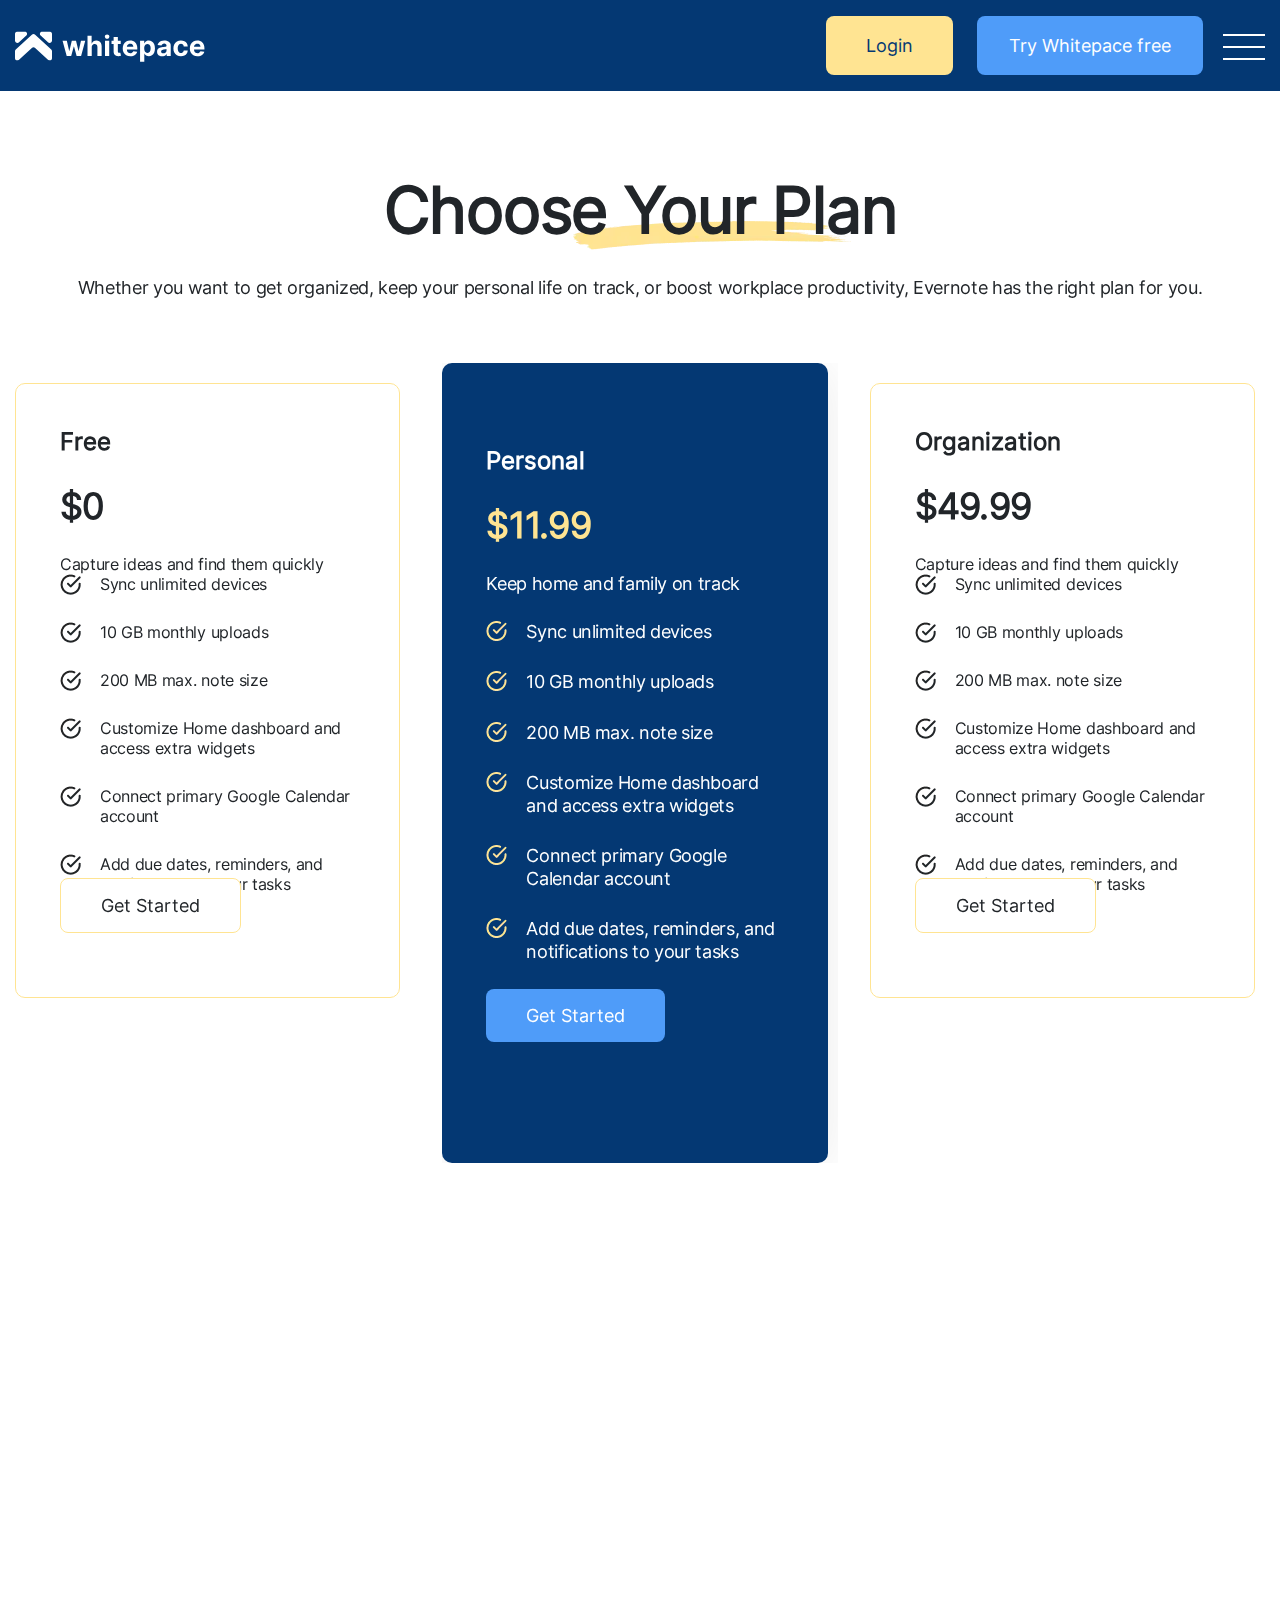
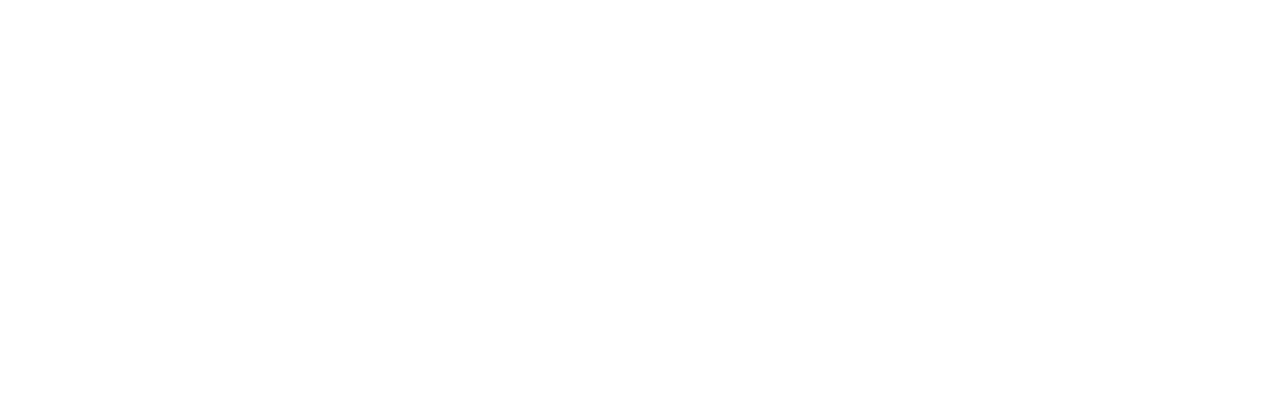
==== pricing.html @ dbfd092a "Add files via upload" ====
<!DOCTYPE html><html lang="en"><head><meta charset="UTF-8"><meta name="viewport" content="width=device-width,initial-scale=1"><meta http-equiv="X-UA-Compatible" content="ie=edge"><title>Whitepace</title><link rel="stylesheet" href="https://cdn.jsdelivr.net/npm/swiper@10/swiper-bundle.min.css"><link rel="stylesheet" href="https://unpkg.com/aos@next/dist/aos.css"><link rel="stylesheet" href="css/style.css"><link rel="stylesheet" href="css/reset.css"><meta name="description" content="whitepace"><link rel="icon" type="image/x-icon" href="./img/price-icon.png"><link rel="stylesheet" href="https://cdnjs.cloudflare.com/ajax/libs/font-awesome/4.7.0/css/font-awesome.min.css"></head><body class="body"><header class="header"><div data-aos="fade-down" class="container header__inset"><a href="./index.html" class="header__logo" aria-label="to main"></a><div class="header__btn"><a href="#" class="btn header__btn_yellow modal">Login</a><a href="./t.html" class="btn btn_blue header__btn_blue">Try Whitepace free</a></div><nav class="menu"><button type="button" class="menu__btn js-menu-btn" aria-label="open/close menu"><span></span></button><ul class="menu__list js-menu-list"><li><a class="dmsans" href="./products.html">Products<img src="./img/arrow-down.svg" alt="Arrow"></a></li><li><a class="dmsans" href="./solutions.html">Solutions<img src="./img/arrow-down.svg" alt="Arrow"></a></li><li><a class="dmsans" href="./resources.html">Resources<img src="./img/arrow-down.svg" alt="Arrow"></a></li><li><a class="dmsans" href="./pricing.html">Pricing<img src="./img/arrow-down.svg" alt="Arrow"></a></li></ul></nav></div></header><main><section class="price container"><h2 data-aos="fade-down" class="h2-title h2-title_black price__title">Choose Your Plan</h2><p data-aos="fade-down" class="text text_black price__text">Whether you want to get organized, keep your personal life on track, or boost workplace productivity, Evernote has the right plan for you.</p><div data-aos="fade-down" class="swiper mySwiper"><div class="swiper-wrapper"><div class="price__box swiper-slide"><article class="price__item-sm"><h4 class="h4-title h4-title_black">Free</h4><span class="price__item-sm-value">$0</span><p class="price__item-sm-text">Capture ideas and find them quickly</p><ul class="price__item-sm-list"><li>Sync unlimited devices</li><li>10 GB monthly uploads</li><li>200 MB max. note size</li><li>Customize Home dashboard and access extra widgets</li><li>Connect primary Google Calendar account</li><li>Add due dates, reminders, and notifications to your tasks</li></ul><div class="price__item-sm-wrapper"><a href="#" class="btn btn_sm btn_white">Get Started</a></div></article></div><div class="price__box swiper-slide"><article class="price__item-lg"><h4 class="h4-title h4-title_white">Personal</h4><span class="price__item-lg-value">$11.99</span><p class="price__item-lg-text">Keep home and family on track</p><ul class="price__item-lg-list"><li>Sync unlimited devices</li><li>10 GB monthly uploads</li><li>200 MB max. note size</li><li>Customize Home dashboard and access extra widgets</li><li>Connect primary Google Calendar account</li><li>Add due dates, reminders, and notifications to your tasks</li></ul><div class="price__item-lg-wrapper"><a href="#" class="btn btn_sm btn_blue">Get Started</a></div></article></div><div class="price__box swiper-slide"><article class="price__item-sm"><h4 class="h4-title h4-title_black">Organization</h4><span class="price__item-sm-value">$49.99</span><p class="price__item-sm-text">Capture ideas and find them quickly</p><ul class="price__item-sm-list"><li>Sync unlimited devices</li><li>10 GB monthly uploads</li><li>200 MB max. note size</li><li>Customize Home dashboard and access extra widgets</li><li>Connect primary Google Calendar account</li><li>Add due dates, reminders, and notifications to your tasks</li></ul><div class="price__item-sm-wrapper"><a href="#" class="btn btn_sm btn_white">Get Started</a></div></article></div></div><div class="swiper-pagination"></div></div></section><h2 data-aos="fade-down" class="h2-title h2-title_black price__title" style="text-align:center">Plan advantages</h2><table data-aos="fade-down"><tr><th style="width:50%">Features</th><th>Free</th><th>Personal</th><th>Organization</th></tr><tr><td>Unlimited uploads</td><td><i class="fa fa-remove"></i></td><td><i class="fa fa-check"></i></td><td><i class="fa fa-check"></i></td></tr><tr><td>200 GB additional space</td><td><i class="fa fa-remove"></i></td><td><i class="fa fa-remove"></i></td><td><i class="fa fa-check"></i></td></tr><tr><td>Google Calendar Integration</td><td><i class="fa fa-remove"></i></td><td><i class="fa fa-remove"></i></td><td><i class="fa fa-check"></i></td></tr><tr><td>Google Disk Pro</td><td><i class="fa fa-remove"></i></td><td><i class="fa fa-remove"></i></td><td><i class="fa fa-check"></i></td></tr></table></main><footer data-aos="fade-down" class="footer"><div class="container"><div class="footer__top"><div class="footer__desc"><a href="#" class="footer__logo" aria-label="to main"></a><p class="text text_white">whitepace was created for the new ways we live and work. We make beautyfully designed around the world</p></div><ul class="footer__menu"><li><a href="#">Product</a></li><li><a href="#">Overview</a></li><li><a href="#">Pricing</a></li><li><a href="#">Customer stories</a></li></ul><ul class="footer__menu"><li><a href="#">Resources</a></li><li><a href="#">Blog</a></li><li><a href="#">Guides & tutorials</a></li><li><a href="#">Help center</a></li></ul><ul class="footer__menu"><li><a href="#">Company</a></li><li><a href="#">About us</a></li><li><a href="#">Careers</a></li><li><a href="#">Media kit</a></li></ul><div class="footer__start-now"><h5 class="footer__title">Try It Today</h5><p class="text text_white">Get started for free. Add your whole team as your needs grow.</p><div class="footer__btn"><a href="#" class="btn btn_md btn_blue">Start today</a></div></div></div><div class="footer__bottom"><div class="footer__list"><select name="language" aria-label="change language" class="footer__selec-lang text-sm text-sm_white"><option value="en" class="text-sm text-sm_white">English</option><option value="uk" class="text-sm text-sm_white">Ukrainian</option></select><p class="text-sm text-sm_white">Terms & privacy</p><p class="text-sm text-sm_white">Security</p><p class="text-sm text-sm_white">Status</p><p class="text-sm text-sm_white">©2021 Whitepace LLC.</p></div><div class="footer__social"><a href="#"><svg xmlns="http://www.w3.org/2000/svg" width="9" height="18" viewBox="0 0 9 18" fill="none"><path d="M2.5058 10.2106C2.44316 10.2106 1.06497 10.2106 0.438515 10.2106C0.104408 10.2106 0 10.0853 0 9.77209C0 8.93682 0 8.08067 0 7.24541C0 6.9113 0.12529 6.80689 0.438515 6.80689H2.5058C2.5058 6.74425 2.5058 5.53311 2.5058 4.9693C2.5058 4.13404 2.65197 3.34053 3.06961 2.60967C3.50812 1.85793 4.13457 1.35677 4.92807 1.06443C5.45012 0.876495 5.97216 0.792969 6.53596 0.792969H8.58237C8.87471 0.792969 9 0.918259 9 1.2106V3.59111C9 3.88346 8.87471 4.00875 8.58237 4.00875C8.01856 4.00875 7.45476 4.00875 6.89095 4.02963C6.32715 4.02963 6.0348 4.30109 6.0348 4.88578C6.01392 5.51223 6.0348 6.1178 6.0348 6.76513H8.45708C8.79118 6.76513 8.91647 6.89042 8.91647 7.22452V9.75121C8.91647 10.0853 8.81207 10.1897 8.45708 10.1897C7.70534 10.1897 6.09745 10.1897 6.0348 10.1897V16.9971C6.0348 17.3521 5.93039 17.4774 5.55452 17.4774C4.67749 17.4774 3.82135 17.4774 2.94432 17.4774C2.63109 17.4774 2.5058 17.3521 2.5058 17.0389C2.5058 14.8463 2.5058 10.2732 2.5058 10.2106Z" fill="#F7F7EE"/></svg></a><a href="#"><svg xmlns="http://www.w3.org/2000/svg" width="17" height="15" viewBox="0 0 17 15" fill="none"><path d="M17 1.8637C16.3678 2.14102 15.6942 2.32483 14.9919 2.41408C15.7144 1.9827 16.2658 1.30483 16.5251 0.487766C15.8514 0.889391 15.1077 1.17308 14.3151 1.33139C13.6754 0.650328 12.7638 0.228516 11.7693 0.228516C9.83981 0.228516 8.28644 1.79464 8.28644 3.71458C8.28644 3.99083 8.30981 4.25645 8.36719 4.50933C5.46975 4.36802 2.90594 2.97933 1.18362 0.863891C0.882937 1.38558 0.706563 1.9827 0.706563 2.62552C0.706563 3.83252 1.32812 4.90245 2.25463 5.52189C1.69469 5.51127 1.14538 5.3487 0.68 5.09264C0.68 5.10327 0.68 5.11708 0.68 5.13089C0.68 6.82452 1.88806 8.23127 3.47225 8.55533C3.18856 8.63289 2.87937 8.67008 2.5585 8.67008C2.33538 8.67008 2.11012 8.65733 1.89869 8.61058C2.35025 9.99077 3.63163 11.0055 5.15525 11.0384C3.9695 11.966 2.46394 12.5248 0.834063 12.5248C0.54825 12.5248 0.274125 12.5121 0 12.477C1.54381 13.4726 3.37344 14.041 5.3465 14.041C11.7597 14.041 15.266 8.72852 15.266 4.12364C15.266 3.96958 15.2607 3.82083 15.2533 3.67314C15.9449 3.18227 16.5261 2.5692 17 1.8637Z" fill="#F7F7EE"/></svg></a><a href="#"><svg xmlns="http://www.w3.org/2000/svg" width="15" height="16" viewBox="0 0 15 16" fill="none"><path d="M14.9962 15.6344V15.6338H14.9999V10.1153C14.9999 7.41558 14.4246 5.33594 11.3002 5.33594C9.79826 5.33594 8.79033 6.16855 8.37884 6.95789H8.3354V5.58798H5.37305V15.6338H8.45767V10.6595C8.45767 9.34976 8.70344 8.08329 10.3091 8.08329C11.8911 8.08329 11.9147 9.57797 11.9147 10.7435V15.6344H14.9962Z" fill="#F7F7EE"/><path d="M0.223633 5.56055H3.35796V15.4113H0.223633V5.56055Z" fill="#F7F7EE"/><path d="M1.79104 0.634766C0.802303 0.634766 0 1.43333 0 2.41746C0 3.40159 0.802303 4.21685 1.79104 4.21685C2.77979 4.21685 3.58209 3.40159 3.58209 2.41746C3.58147 1.43333 2.77916 0.634766 1.79104 0.634766V0.634766Z" fill="#F7F7EE"/></svg></a></div></div></div></footer><dialog><p>Login</p><input class="input" placeholder="Email/Name" type="text"> <input class="input" placeholder="Password" type="text"><div><button autofocus>Close</button></div></dialog><script src="js/script.js"></script><script src="https://cdn.jsdelivr.net/npm/swiper@10/swiper-bundle.min.js"></script><script src="https://unpkg.com/aos@next/dist/aos.js"></script><script>const swiper = new Swiper('.mySwiper', {
        slidesPerView: 1,
        spaceBetween: 32,

        pagination: {
          el: '.swiper-pagination',
          clickable: true,
        },

        breakpoints: {
          768: {
            slidesPerView: 2,
            spaceBetween: 32,
          },
          1152: {
            slidesPerView: 3,
            spaceBetween: 32,
          },
        },
      });

      AOS.init();</script></body></html>
---- css/style.css ----
.btn,.intro,.menu__list{text-align:center}.price__item-lg li:not(:last-child),.price__item-sm li:not(:last-child){padding-bottom:28px}.body,.btn,.dmsans,dialog button{font-style:normal}.body,.error a,.error h1{font-family:Inter-Regular,Arial,sans-serif}.footer__social a:hover path,.try-wp__logo a:hover path{fill:#ddd965}*{-webkit-box-sizing:border-box;box-sizing:border-box;margin:0}.body{font-weight:400}.dmsans{font-family:DMSans-Medium,Arial,sans-serif;font-weight:500}.img-responsive{max-width:100%;height:auto}.container{min-width:320px;max-width:1510px;margin:0 auto;padding:0 15px}.visually-hidden{position:absolute;width:1px;height:1px;margin:-1px;border:0;padding:0;clip:rect(0 0 0 0);overflow:hidden}.btn,.menu__btn{border:none;cursor:pointer}.h2-title{font-size:36px;font-weight:700;line-height:1.22em;letter-spacing:-.72px}.h2-title_white,.h4-title_white,.text-sm_white,.text_white{color:#fff}.h2-title_black,.h4-title_black,.text_black{color:#212529}.h4-title{font-size:24px;font-weight:600;line-height:1.5em}.text{font-size:18px;line-height:1.6667em;letter-spacing:-.36px}.text-sm{font-size:16px;line-height:20px;letter-spacing:-.32px}@media (min-width:768px){.h2-title{font-size:54px;letter-spacing:-1.08px}}@media (min-width:1152px){.h2-title{font-size:64px;letter-spacing:-1.28px}}.btn,.menu__list a{font-size:18px;line-height:23px;text-decoration:none}@font-face{font-family:Inter-Regular;font-weight:400;font-style:normal;src:url(../fonts/Inter-Regular.woff2) format('woff2'),url(../fonts/Inter-Regular.woff) format('woff')}@font-face{font-family:Inter-SemiBold;font-weight:600;font-style:normal;src:url(../fonts/Inter-SemiBold.woff) format('woff2'),url(../fonts/Inter-SemiBold.woff) format('woff')}@font-face{font-family:Inter-Bold;font-weight:700;font-style:normal;src:url(../fonts/Inter-Bold.woff) format('woff2'),url(../fonts/Inter-Bold.woff) format('woff')}@font-face{font-family:DMSans-Medium,Arial,sans-serif;font-weight:500;font-style:normal;src:url(../fonts/DMSans-Medium.woff2) format('woff2'),url(../fonts/DMSans-Medium.woff) format('woff')}.header{background-color:#043873;padding-top:16px;padding-bottom:16px}.header__inset{display:-webkit-box;display:-ms-flexbox;display:flex;-webkit-box-align:center;-ms-flex-align:center;align-items:center}.header__logo{margin-right:auto;background-image:url(../img/logo-white-mob.svg);width:134px;height:24px}.header__btn,.work__pic{display:none}.header__mobile-btn_active{display:block}@media (min-width:1152px){.header__btn{display:-webkit-box;display:-ms-flexbox;display:flex;-webkit-box-align:center;-ms-flex-align:center;align-items:center}.header__btn_yellow{background-color:#ffe492;color:#043873;padding:18px 40px;margin-right:24px}.header__btn_blue{padding:18px 32px}.menu__btn{margin-left:20px}}.menu__btn{display:block;padding:0;height:24px;width:42px;position:relative;background-color:transparent}.menu__btn span,.menu__btn span:after,.menu__btn span:before{background:#fff;height:2px;width:100%;position:absolute;display:block}.menu__btn span:after,.menu__btn span:before{content:''}.menu__btn span:before{top:-12px}.menu__btn span:after{top:12px}.menu__btn_active{outline:0}.menu__btn_active span:before{top:0;-webkit-transform:rotate(90deg);-ms-transform:rotate(90deg);transform:rotate(90deg);width:42px}.menu__btn_active span{-webkit-transform:rotate(-45deg);-ms-transform:rotate(-45deg);transform:rotate(-45deg);width:42px}.menu__btn_active span:after{top:0;left:0;-webkit-transform:rotate(90deg);-ms-transform:rotate(90deg);transform:rotate(90deg);opacity:0;width:0}.menu__list{padding:30px 0 50px;display:none;list-style:none;position:absolute;left:0;top:86px;width:100%;background:#043873}.menu__list a,.menu__list_show{display:block}.btn_blue,.error a{background-color:#4f9cf9}.menu__list img{margin-left:10px}.menu__list li:not(:last-child){margin-bottom:32px}.menu__list a{color:#fff;margin:0 auto}.list p,.price__item-sm{margin-top:20px}.list p,dialog p{margin-bottom:20px}@media (min-width:1400px){.h2-title{font-size:72px;letter-spacing:-1.44px}.header__btn{-webkit-box-ordinal-group:3;-ms-flex-order:2;order:2}.menu__btn{display:none}.menu__list{margin-right:95px;display:-webkit-box;display:-ms-flexbox;display:flex;gap:51px;position:inherit;padding:0}.menu__list li:not(:last-child){margin-bottom:0}}@media (min-width:1520px){.menu__list{margin-right:135px}}.btn{border-radius:8px}.btn_blue{color:#fff}.btn_white{border:1px solid #ffe492;background:#fff;color:#212529}.btn_sm{padding:16px 40px}.btn_md{padding:20px 40px}.data p,.intro,.intro p,.management p,.needs p,.using-wp p,.work p,.work-tg p{padding-bottom:80px}.intro{padding-top:80px;background:url(../img/into-bg-mb.webp) 0 0/cover no-repeat #043873;background-position-y:-60px}.management,.management__title,.work-tg__title{background-repeat:no-repeat}.intro__title,.try-wp__title,.using-wp__title{padding-bottom:24px}.intro__img,.management__img{padding-top:120px}@media (min-width:768px){.header__logo{background-image:url(../img/logo-white.svg);width:191px;height:34px}.intro{padding-top:140px;padding-bottom:100px;background-image:url(../img/into-bg-tb.webp);background-position-y:95px}}@media (min-width:1152px){.intro{padding-bottom:140px;background-image:url(../img/into-bg-11521.webp);background-size:contain;background-position-y:176px;background-position-x:0px;text-align:start}.intro__wrapper{display:-webkit-box;display:-ms-flexbox;display:flex;-webkit-box-align:center;-ms-flex-align:center;align-items:center}.intro__descr{width:45%}.intro__img{padding-top:0;width:55%}}.management{background-image:url(../img/managment-bg-mb.webp);background-position-y:39px;padding-top:80px;padding-bottom:100px;text-align:center}.management__title{padding-bottom:24px;background-image:url(../img/managment-line-mb.webp);background-position-y:69px;background-position-x:38px}@media (min-width:768px){.management{padding-top:100px;background-image:url(../img/managment-bg-tb.webp);background-position-y:32px;background-position-x:-2px}.management__title{background-image:url(../img/managment-line-tb.webp);background-position-y:44px;background-position-x:306px}.management p{padding-left:25px;padding-right:25px}}@media (min-width:1152px){.management{padding-top:140px;text-align:start;background-image:url(../img/managment-bg-1152.webp);background-position-y:62px;background-position-x:0px}.management__wrapper{display:-webkit-box;display:-ms-flexbox;display:flex;-webkit-box-align:center;-ms-flex-align:center;align-items:center}.management__desc{width:45%}.management__title{background-image:url(../img/managment-line-1152.webp);background-position-y:140px;background-position-x:180px}.management__img{padding-top:0;width:55%}.management p{padding-right:50px;padding-left:0}}.work-tg{padding-bottom:80px;text-align:center}.work-tg__title{padding-bottom:24px;background-image:url(../img/work-tg-line-mb.webp);background-position-y:19px;background-position-x:125px}.extension__img,.work-tg__img{padding-top:80px}@media (min-width:768px){.work-tg{padding-bottom:100px}.work-tg__title{background-image:url(../img/work-tg-line-tb.webp);background-position-y:51px;background-position-x:333px}.work-tg__img{width:62%}}@media (min-width:1152px){.work-tg{text-align:start;display:-webkit-box;display:-ms-flexbox;display:flex;-webkit-box-orient:horizontal;-webkit-box-direction:reverse;-ms-flex-direction:row-reverse;flex-direction:row-reverse;-webkit-box-align:center;-ms-flex-align:center;align-items:center;gap:30px}.work-tg__desc{width:53%}.work-tg__title{background-image:url(../img/work-tg-line-1152.webp);background-position-y:43px;background-position-x:174px}.work-tg p{padding-right:20px}.work-tg__img{width:47%;padding-top:0}}.extension{background:#043873;padding-top:80px;padding-bottom:80px;text-align:center}.extension__title{padding-bottom:24px;background-image:url(../img/exten-line-mb.webp);background-position-y:50px;background-position-x:127px;background-repeat:no-repeat;padding-right:5px;padding-left:5px}.extension p{padding:0 5px 80px}@media (min-width:768px){.extension p,.extension__title{padding-right:0;padding-left:0}.extension{padding-top:100px;padding-bottom:100px}.extension__title{background-image:url(../img/exten-line-tb.webp);background-position-y:45px;background-position-x:419px}}.price__item-lg li,.price__item-sm li{background-position-x:0px;background-repeat:no-repeat;padding-left:40px}@media (min-width:1152px){.extension{padding-top:140px;text-align:start}.extension__title{background-image:url(../img/exten-line-1152.webp);background-position-y:55px;background-position-x:159px}.extension__wrapper{display:-webkit-box;display:-ms-flexbox;display:flex;-webkit-box-align:center;-ms-flex-align:center;align-items:center;gap:100px}.extension__desc{width:52%}.extension__img{padding-top:0;width:48%}}.needs{text-align:center;padding-top:100px;padding-bottom:120px}.needs__title{padding-top:60px;padding-bottom:24px;background-image:url(../img/needs-line-mb.webp);background-repeat:no-repeat;background-position-y:110px;background-position-x:120px}@media (min-width:768px){.needs{padding-top:140px;padding-bottom:160px}.needs__title{background-image:url(../img/needs-line-tb.webp);background-position-y:104px;background-position-x:523px}}@media (min-width:1152px){.needs{display:-webkit-box;display:-ms-flexbox;display:flex;text-align:start;-webkit-box-align:center;-ms-flex-align:center;align-items:center}.needs__title{padding-top:0;background-image:url(../img/needs-line-1152.webp);background-position-y:132px;background-position-x:0px}.needs p{padding-bottom:80px;padding-right:47px}}.price{padding-top:80px;padding-bottom:60px;text-align:center}.price__item-lg,.price__item-sm{text-align:start;margin-right:10px}.price__box{max-width:472px;overflow:hidden}.price__title{padding-bottom:24px;padding-right:5px;padding-left:5px;background-image:url(../img/price-line-mb.webp);background-repeat:no-repeat;background-position-y:70px;background-position-x:100px}.price__text{padding-bottom:60px}.price__item-sm{margin-bottom:63px;border:1px solid #ffe492;border-radius:10px;padding:20px}.price__item-lg-wrapper,.price__item-sm-wrapper{margin-bottom:40px}.price__item-sm-value{display:block;font-size:36px;line-height:1.22em;font-weight:700;letter-spacing:-.72px;color:#212529;padding-top:25px;padding-bottom:25px}.price__item-sm-list,.price__item-sm-text{font-size:16px;font-weight:400;line-height:1.25em;letter-spacing:-.32px;color:#212529}.price__item-sm-list{list-style:none;padding-left:0}.price__item-sm li{background-image:url(../img/price-icon-black.webp)}.price__item-lg{background:#043873;-webkit-box-shadow:0 4px 50px 0 rgba(0,0,0,.08);box-shadow:0 4px 50px 0 rgba(0,0,0,.08);border-radius:10px;padding:20px}.price__item-lg-value{display:block;font-size:36px;line-height:1.22em;font-weight:700;letter-spacing:-.72px;color:#ffe492;padding-top:25px;padding-bottom:25px}.price__item-lg-list,.price__item-lg-text{font-size:16px;line-height:1.25em;color:#fff;letter-spacing:-.36px}.price__item-lg-list{list-style:none;padding-left:0;padding-top:25px}.price__item-lg li{background-image:url(../img/price-icon.webp)}.price__item-lg li:last-child{padding-bottom:41px}.list .resources__content p:first-child,.list p:first-child{margin-top:0}.list p:last-child{margin-bottom:0}.list ul{max-width:700px;width:100%;text-align:left;padding:50px;margin:0 auto 60px;border-radius:20px;border:1px solid #ffe492}dialog,dialog button{border:none;text-align:center}.list .resources__content ul{max-width:1000px;width:100%;border:1px solid #043873}.list .resources__content p{margin-top:60px}dialog{position:fixed;left:0;right:0;margin:auto;bottom:0;top:0}dialog p{font-size:32px;font-weight:500;color:#043873}dialog button{background-color:#ffe492;color:#043873;padding:10px 60px;cursor:pointer;text-decoration:none;border-radius:8px;font-size:18px;line-height:23px;margin:20px auto}.list span{color:#e7c661}.price__item-sm-list{padding-top:0}.list li{list-style-type:none;margin-bottom:10px}.list p,.product__text{font-size:32px;font-weight:500;color:#043873}@media (min-width:768px){.price__title{padding-bottom:24px;background-image:url(../img/price-line-tb.webp);background-position-y:39px;background-position-x:358px}.price__item-sm{padding:40px 44px}.price__item-lg{padding:80px 44px 96px}}@media (min-width:1152px){.price__item-lg-list,.price__item-lg-text{font-size:18px;font-weight:500;letter-spacing:-.36px}.price__title{padding-bottom:24px;background-image:url(../img/price-line-1152.webp);background-position-y:49px;background-position-x:558px}.price__item-lg-list{color:#fff;padding-top:25px}}.error{display:-webkit-box;display:-ms-flexbox;display:flex;-webkit-box-align:center;-ms-flex-align:center;align-items:center;-webkit-box-pack:center;-ms-flex-pack:center;justify-content:center;-webkit-box-orient:vertical;-webkit-box-direction:normal;-ms-flex-direction:column;flex-direction:column;text-align:center;height:100vh}.error h1{font-size:56px;font-weight:500;margin-bottom:20px}.error a{text-decoration:none;color:#fff;border-radius:20px;padding:10px 30px}.work{background:#043873;padding-top:100px;padding-bottom:140px}.data__title,.sponsors__title,.work__title{background-repeat:no-repeat}.work__title{padding-bottom:24px;background-image:url(../img/work-line-mb.webp);background-position-y:114px;background-position-x:0px;padding-right:28px}@media (min-width:381px){.work__title{background-position-y:75px;background-position-x:0px}}@media (min-width:564px){.work__title{background-position-y:24px;background-position-x:245px}}@media (min-width:768px){.work{padding-top:140px;background-image:url(../img/bg-work-tb.webp);background-repeat:no-repeat}.work__title{background-image:url(../img/work-line-tb.webp);background-position-y:95px;background-position-x:272px}.work__pic{display:block}.work__desc{width:90%}.work__wrapper{display:-webkit-box;display:-ms-flexbox;display:flex;-webkit-box-align:center;-ms-flex-align:center;align-items:center;-webkit-box-pack:center;-ms-flex-pack:center;justify-content:center}}@media (min-width:870px){.work__title{background-position-x:0px}}@media (min-width:1081px){.work__title{background-position-x:532px;background-position-y:52px}}@media (min-width:1152px){.work{padding-top:140px}.work__title{background-image:url(../img/work-line-1152.webp);background-position-y:51px;background-position-x:356px;padding-right:155px}.work__desc{width:65%}.work__pic{width:35%}.work__img{width:100%}}@media (min-width:1295px){.work__title{background-position-x:0px;background-position-y:52px}}.data,.data__img,.using-wp img{padding-bottom:100px}.data{padding-top:80px;text-align:center}.data__title{background-image:url(../img/data-line-mb.webp);background-position-y:30px;background-position-x:98px;padding-bottom:24px}@media (min-width:590px){.data__title{background-position-y:36px;background-position-x:300px}}@media (min-width:768px){.data{padding-top:140px;padding-bottom:160px}.data__title{background-image:url(../img/data-line-tb.webp);background-position-y:36px;background-position-x:320px}.data p{padding-right:5px;padding-left:5px}}@media (min-width:1152px){.data{text-align:start;display:-webkit-box;display:-ms-flexbox;display:flex;-webkit-box-orient:horizontal;-webkit-box-direction:reverse;-ms-flex-direction:row-reverse;flex-direction:row-reverse}.data__desc{width:50%}.data__img{width:50%;padding-bottom:0}.data__title{background-image:url(../img/data-line-1152.webp);background-position-y:56px;background-position-x:193px}}.sponsors__list,.try-wp__logo{display:-webkit-box;display:-ms-flexbox}.sponsors{text-align:center;padding-top:80px;padding-bottom:80px}.sponsors__title{padding-bottom:100px;background-image:url(../img/sponsors-line-mb.webp);background-position-y:35px;background-position-x:101px}.sponsors__list{display:flex;-webkit-box-orient:vertical;-webkit-box-direction:normal;-ms-flex-direction:column;flex-direction:column;gap:100px;-webkit-box-align:center;-ms-flex-align:center;align-items:center}@media (min-width:488px){.sponsors__title{background-position-x:194px}}@media (min-width:600px){.sponsors__title{background-position-x:241px}}@media (min-width:768px){.sponsors{padding-top:140px;padding-bottom:140px}.sponsors__title{background-image:url(../img/sponsors-line-tb.webp);background-position-y:41px;background-position-x:311px}}.review,.using-wp{padding-bottom:100px}@media (min-width:970px){.sponsors__title{background-position-x:428px}}@media (min-width:1152px){.sponsors__list{-webkit-box-orient:horizontal;-webkit-box-direction:normal;-ms-flex-direction:row;flex-direction:row;padding-left:15px;padding-right:15px;-webkit-box-pack:justify;-ms-flex-pack:justify;justify-content:space-between}.sponsors__title{background-image:url(../img/sponsors-line-1152.webp);background-position-y:58px;background-position-x:492px}}.using-wp{background:url(../img/bg-using-wp-mb.webp) 0 0/cover no-repeat #043873;background-position-y:-48px;background-position-x:0px;padding-top:140px;text-align:center}@media (min-width:768px){.using-wp{background-image:url(../img/bg-using-wp-tb.webp);background-position-y:33px;background-size:contain}}@media (min-width:1152px){.using-wp{text-align:start;background-image:url(../img/bg-using-wp-1152.webp);background-position-y:11px;background-position-x:34px}.using-wp__wrapper{display:-webkit-box;display:-ms-flexbox;display:flex}.using-wp__desc{margin-left:100px}.using-wp img{padding-bottom:0;padding-top:54px}}.footer,.review__title,.try-wp,table{text-align:center}@media (min-width:1400px){.intro{padding-top:100px;padding-bottom:100px;background-image:url(../img/into-bg-1400.webp);background-position-y:170px;background-position-x:0px}.intro__descr{width:49%}.intro__img{width:51%}.management{background-image:url(../img/managment-bg-1400.webp);background-position-y:5px}.management__title{padding-top:19px;background-image:url(../img/managment-line-1400.webp);background-position-y:168px;background-position-x:0px}.management p{padding-right:20px}.work-tg{padding-bottom:140px;gap:160px}.work-tg__desc{width:57%}.work-tg__img{width:43%;padding-top:0}.work-tg__title{background-image:url(../img/work-tg-line-1400.webp);background-position-y:65px;background-position-x:175px}.work-tg p{padding-right:75px}.extension__title{background-image:url(../img/exten-line-1400.webp);background-position-y:151px;background-position-x:0px;padding-right:15px}.extension__desc{width:45%}.extension__img{padding-top:0;width:55%}.needs__title{background-position-y:132px;background-position-x:9px;background-image:url(../img/needs-line-1920.webp);background-position-y:106px;background-position-x:0px}.needs__img{width:50%}.needs__desc{width:50%;padding-left:98px}.needs p{padding-right:0}.price__title{background-image:url(../img/price-line-1400.webp);background-position-y:57px;background-position-x:677px}.work{background-image:url(../img/bg-work-1400.webp);background-position-y:-115px;text-align:center}.work__title{background-image:url(../img/work-line-1400.webp);background-position-y:146px;background-position-x:253px}.data__title{background-image:url(../img/data-line-1400.webp);background-position-y:67px;background-position-x:209px}.data p{padding-right:20px;padding-left:20px}.sponsors__title{background-image:url(../img/sponsors-line-1400.webp);background-position-y:65px;background-position-x:599px}.using-wp{background-image:url(../img/bg-using-wp-1400.webp);background-position-y:12px;background-position-x:-21px}.using-wp img{padding-top:0}.using-wp__title{padding-right:47px}}@media (min-width:1920px){.intro{padding-top:140px;padding-bottom:140px;background-image:url(../img/into-bg-1920.webp);background-position-y:245px;background-position-x:16px}.intro__descr{width:46%;padding-top:94px}.data__desc,.intro__img{width:54%}.management{background-image:url(../img/managment-bg-1920.webp);background-position-y:214px;background-position-x:15px}.management__title{padding-top:19px;background-image:url(../img/managment-line-1920.webp);background-position-y:134px}.management p,.work-tg p{padding-right:0}.work-tg{gap:100px}.work-tg__desc{width:49%}.work-tg__img{width:51%}.work-tg__title{background-image:url(../img/work-tg-line-1920.webp);background-position-y:54px;background-position-x:193px}.extension__title{background-image:url(../img/exten-line-1920.webp);background-position-y:61px;background-position-x:178px;padding-right:0}.extension__desc{width:50%}.extension__img{padding-top:0;width:50%}.price__title{background-image:url(../img/price-line-1400.webp);background-position-y:53px;background-position-x:735px}.work{padding-top:65px;padding-bottom:65px;background-image:url(../img/bg-work-1920.webp);background-position-y:-201px;background-position-x:-72px}.work__desc{width:70%}.work__pic{width:30%}.work__title{background-image:url(../img/work-line-1920.webp);background-position-y:57px;background-position-x:735px;padding-right:0}.data__title{background-image:url(../img/data-line-1920.webp);background-position-y:62px;background-position-x:201px}.data__img{width:46%;padding-bottom:0}.sponsors__title{background-image:url(../img/sponsors-line-1920.webp);background-position-y:56px;background-position-x:667px}.using-wp{background-image:url(../img/bg-using-wp-1920.webp);background-position-y:0px;background-position-x:0px}}.review{padding-top:100px}.review__title{padding-bottom:60px}.review__item{border-radius:10px}.review__item-black{-webkit-box-shadow:15px 10px 50px 0 rgba(0,0,0,.1);box-shadow:15px 10px 50px 0 rgba(0,0,0,.1)}.review__item-blue{background-color:#4f9cf9}.footer,.footer__selec-lang,.try-wp{background-color:#043873}.review__top{padding:20px}.review__top-text{padding-top:32px;padding-bottom:40px;height:180px}.review__top-text-black{border-bottom:1px solid #212529}.review__top-text-white{border-bottom:1px solid #fff}.review__name{padding:40px 20px 20px}.footer__menu li:not(:last-child),.review__label-name{padding-bottom:15px}.review__img{border-radius:95px}.review__label{padding-top:24px}.review__label-name{font-size:24px;font-weight:600;line-height:36px}.footer__menu li:first-child a,.footer__title{font-weight:700}.review__label-name-black{color:#212529}.review__label-name-blue{color:#043873}.review__label-position{font-size:16px;line-height:20px;letter-spacing:-.32px}.review__label-position-black{color:#212529}.footer__title,.review__label-position-white,table{color:#fff}.try-wp{padding-top:100px;padding-bottom:32px}.try-wp__btn{padding-top:60px;padding-bottom:60px}.try-wp a{text-decoration:none}.try-wp__logo{padding-top:40px;display:flex;gap:40px;-webkit-box-pack:center;-ms-flex-pack:center;justify-content:center}.footer__list,.footer__top{display:-webkit-box;display:-ms-flexbox;-webkit-box-orient:vertical;-webkit-box-direction:normal}.footer{padding-top:140px;padding-bottom:32px}.footer__top{padding-bottom:100px;display:flex;-ms-flex-direction:column;flex-direction:column;-webkit-box-align:center;-ms-flex-align:center;align-items:center;gap:80px}.footer__logo{display:inline-block;background-image:url(../img/logo-white-mob.svg);width:191px;height:34px;background-repeat:no-repeat;background-position:center;margin-bottom:24px}.footer__menu{list-style:none;padding-left:0}.footer__menu a{text-decoration:none;color:#fff;font-size:18px;font-weight:400;line-height:30px;letter-spacing:-.36px}.footer__menu li:hover{color:#ffe492}.footer__title{font-size:28px;line-height:36px;letter-spacing:-.56px;padding-bottom:24px}.footer__btn{padding-top:43px}.footer__list{padding-bottom:20px;display:flex;-ms-flex-direction:column;flex-direction:column;gap:20px;border-bottom:1px solid #2e4e73;-webkit-box-align:center;-ms-flex-align:center;align-items:center}.footer__selec-lang{border:none}.footer__social{padding-top:20px;display:-webkit-box;display:-ms-flexbox;display:flex;gap:32px;-webkit-box-align:center;-ms-flex-align:center;align-items:center;-webkit-box-pack:center;-ms-flex-pack:center;justify-content:center}@media (min-width:768px){.footer__logo{background-image:url(../img/logo-white.svg);width:352px;height:62px}.footer__top{padding-bottom:120px}.footer__list{-webkit-box-orient:horizontal;-webkit-box-direction:normal;-ms-flex-direction:row;flex-direction:row;-webkit-box-pack:justify;-ms-flex-pack:justify;justify-content:space-between;gap:0}}@media (min-width:1152px){.review__top{padding:60px 24px 0}.review__name{padding:60px 24px;display:-webkit-box;display:-ms-flexbox;display:flex;gap:42px}.review__label{padding-top:0}.footer{text-align:start}.footer__top{-webkit-box-orient:horizontal;-webkit-box-direction:normal;-ms-flex-direction:row;flex-direction:row;-webkit-box-pack:justify;-ms-flex-pack:justify;justify-content:space-between;-webkit-box-align:start;-ms-flex-align:start;align-items:start;padding-bottom:90px}.footer__logo{background-position:left;margin-bottom:15px}.footer__desc{max-width:240px}.footer__list{border-bottom:none;padding-bottom:0;gap:60px}.footer__bottom{display:-webkit-box;display:-ms-flexbox;display:flex;-webkit-box-pack:justify;-ms-flex-pack:justify;justify-content:space-between;border-top:1px solid #2e4e73;padding-top:20px}}.swiper{margin-bottom:40px;padding-bottom:40px}.swiper-horizontal>.swiper-pagination-bullets,.swiper-pagination-bullets.swiper-pagination-horizontal,.swiper-pagination-custom,.swiper-pagination-fraction{top:95%}.swiper-pagination-bullet{background:#4f9cf9}.swiper-pagination-bullet-active,table{background:#043873}table{margin:0 auto 50px;border-radius:10px;padding:50px;font-size:24px;font-family:'Lucida Sans','Lucida Sans Regular','Lucida Grande','Lucida Sans Unicode',Geneva,Verdana,sans-serif}.fa-check{color:green}.fa-remove{color:red;text-align:c}td{border:1px solid #4f9cf9}@media (max-width:768px){table{padding:15px;border-radius:5px;font-size:12px}}
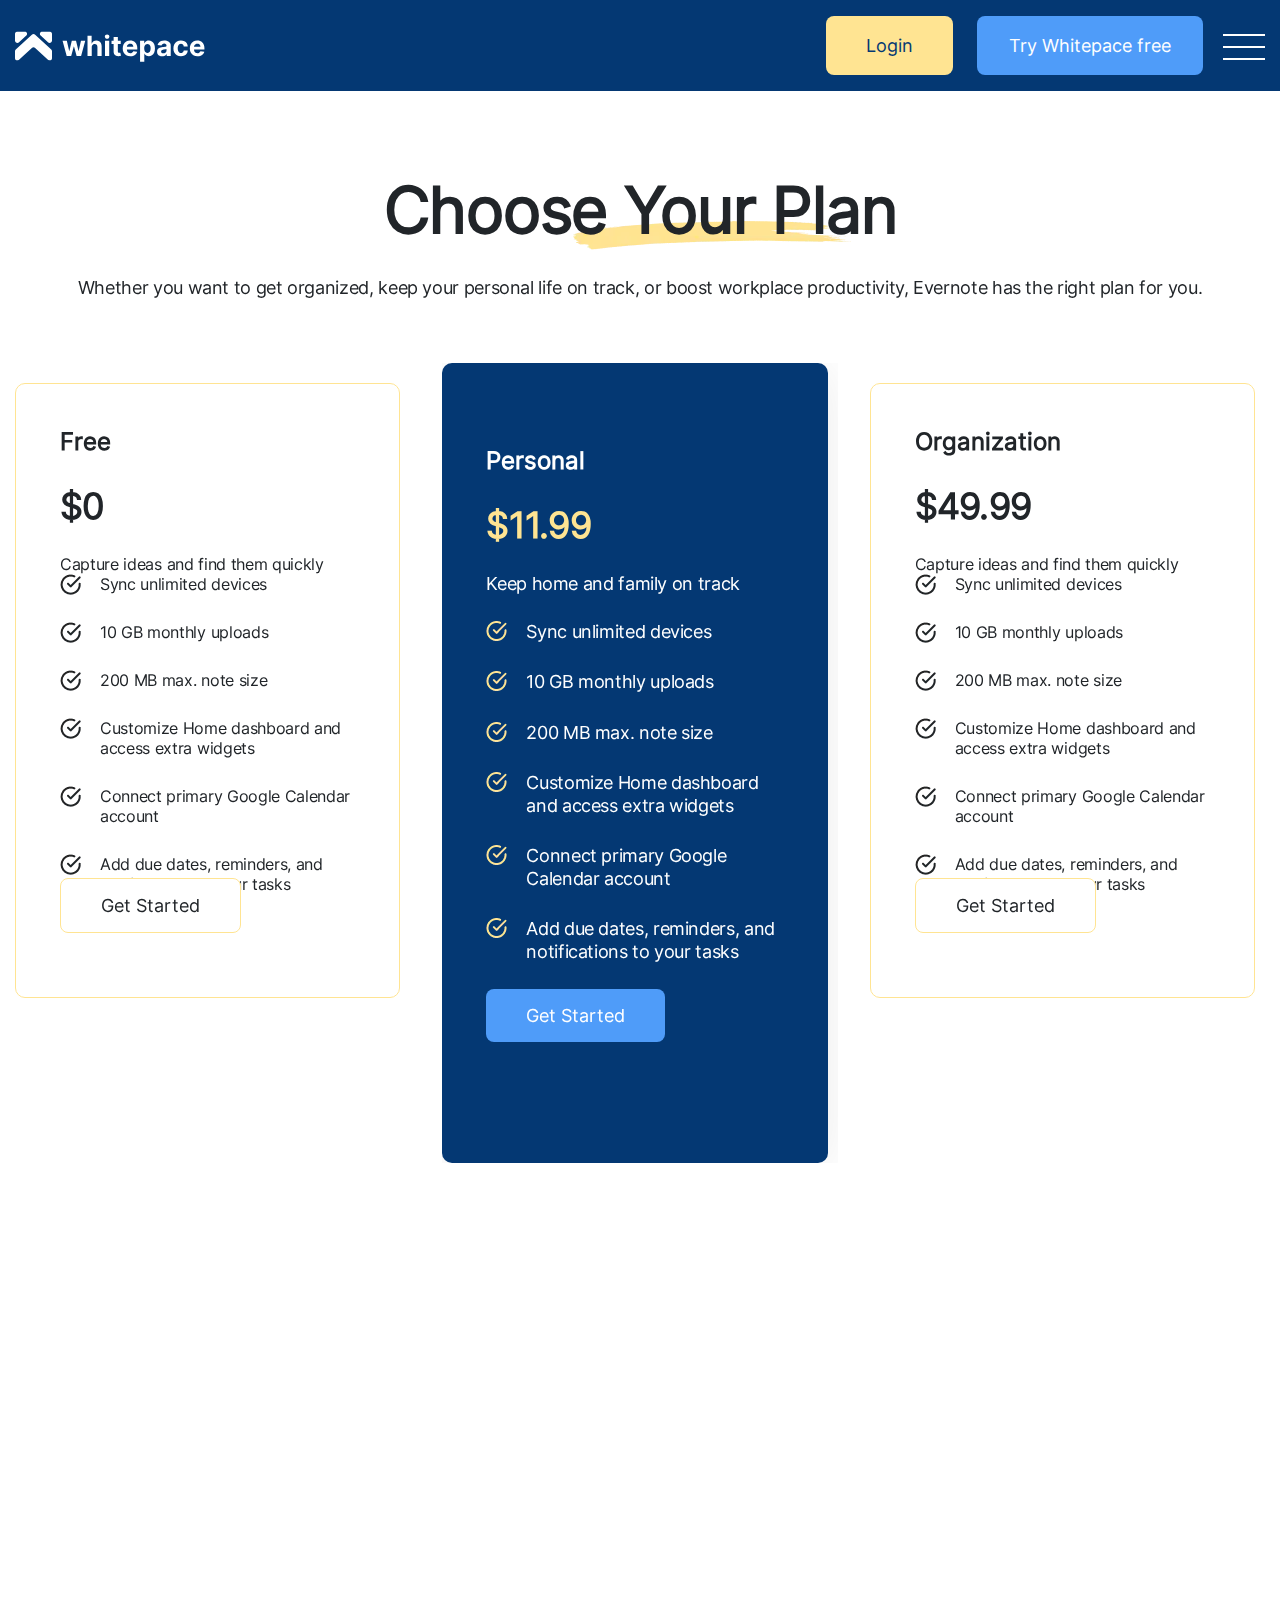
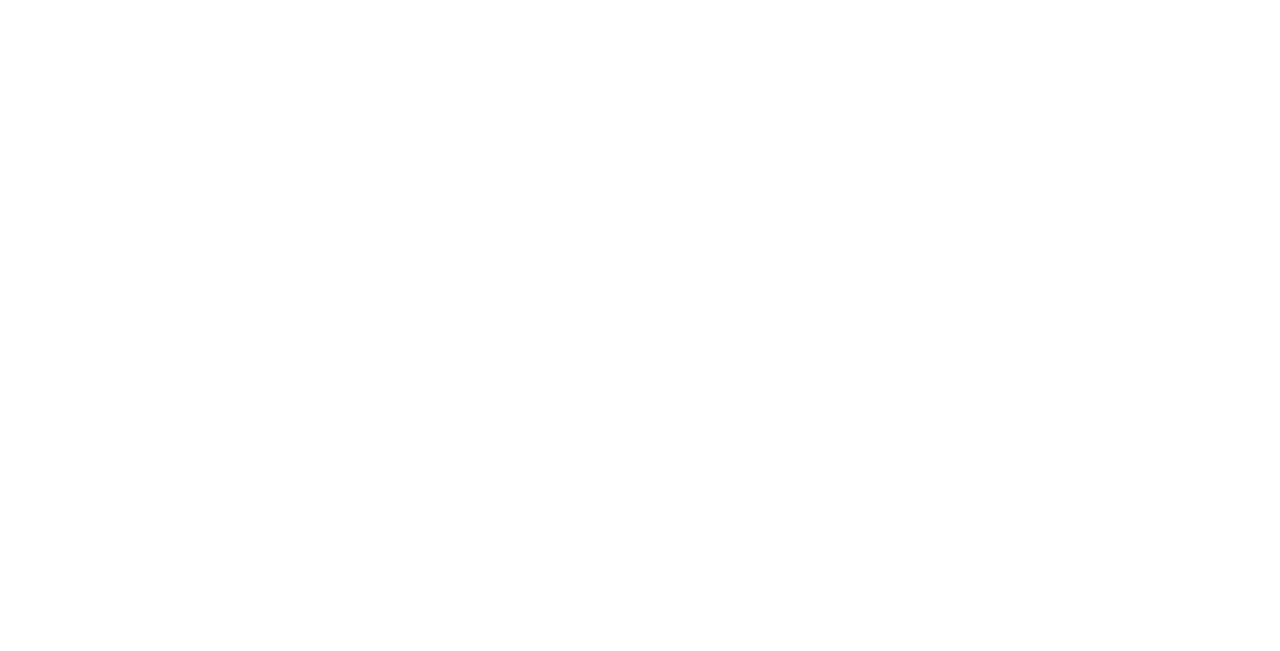
==== commit 61a5d195: "Update pricing.html" ====
--- a/pricing.html
+++ b/pricing.html
@@ -1,4 +1,4 @@
-<!DOCTYPE html><html lang="en"><head><meta charset="UTF-8"><meta name="viewport" content="width=device-width,initial-scale=1"><meta http-equiv="X-UA-Compatible" content="ie=edge"><title>Whitepace</title><link rel="stylesheet" href="https://cdn.jsdelivr.net/npm/swiper@10/swiper-bundle.min.css"><link rel="stylesheet" href="https://unpkg.com/aos@next/dist/aos.css"><link rel="stylesheet" href="css/style.css"><link rel="stylesheet" href="css/reset.css"><meta name="description" content="whitepace"><link rel="icon" type="image/x-icon" href="./img/price-icon.png"><link rel="stylesheet" href="https://cdnjs.cloudflare.com/ajax/libs/font-awesome/4.7.0/css/font-awesome.min.css"></head><body class="body"><header class="header"><div data-aos="fade-down" class="container header__inset"><a href="./index.html" class="header__logo" aria-label="to main"></a><div class="header__btn"><a href="#" class="btn header__btn_yellow modal">Login</a><a href="./t.html" class="btn btn_blue header__btn_blue">Try Whitepace free</a></div><nav class="menu"><button type="button" class="menu__btn js-menu-btn" aria-label="open/close menu"><span></span></button><ul class="menu__list js-menu-list"><li><a class="dmsans" href="./products.html">Products<img src="./img/arrow-down.svg" alt="Arrow"></a></li><li><a class="dmsans" href="./solutions.html">Solutions<img src="./img/arrow-down.svg" alt="Arrow"></a></li><li><a class="dmsans" href="./resources.html">Resources<img src="./img/arrow-down.svg" alt="Arrow"></a></li><li><a class="dmsans" href="./pricing.html">Pricing<img src="./img/arrow-down.svg" alt="Arrow"></a></li></ul></nav></div></header><main><section class="price container"><h2 data-aos="fade-down" class="h2-title h2-title_black price__title">Choose Your Plan</h2><p data-aos="fade-down" class="text text_black price__text">Whether you want to get organized, keep your personal life on track, or boost workplace productivity, Evernote has the right plan for you.</p><div data-aos="fade-down" class="swiper mySwiper"><div class="swiper-wrapper"><div class="price__box swiper-slide"><article class="price__item-sm"><h4 class="h4-title h4-title_black">Free</h4><span class="price__item-sm-value">$0</span><p class="price__item-sm-text">Capture ideas and find them quickly</p><ul class="price__item-sm-list"><li>Sync unlimited devices</li><li>10 GB monthly uploads</li><li>200 MB max. note size</li><li>Customize Home dashboard and access extra widgets</li><li>Connect primary Google Calendar account</li><li>Add due dates, reminders, and notifications to your tasks</li></ul><div class="price__item-sm-wrapper"><a href="#" class="btn btn_sm btn_white">Get Started</a></div></article></div><div class="price__box swiper-slide"><article class="price__item-lg"><h4 class="h4-title h4-title_white">Personal</h4><span class="price__item-lg-value">$11.99</span><p class="price__item-lg-text">Keep home and family on track</p><ul class="price__item-lg-list"><li>Sync unlimited devices</li><li>10 GB monthly uploads</li><li>200 MB max. note size</li><li>Customize Home dashboard and access extra widgets</li><li>Connect primary Google Calendar account</li><li>Add due dates, reminders, and notifications to your tasks</li></ul><div class="price__item-lg-wrapper"><a href="#" class="btn btn_sm btn_blue">Get Started</a></div></article></div><div class="price__box swiper-slide"><article class="price__item-sm"><h4 class="h4-title h4-title_black">Organization</h4><span class="price__item-sm-value">$49.99</span><p class="price__item-sm-text">Capture ideas and find them quickly</p><ul class="price__item-sm-list"><li>Sync unlimited devices</li><li>10 GB monthly uploads</li><li>200 MB max. note size</li><li>Customize Home dashboard and access extra widgets</li><li>Connect primary Google Calendar account</li><li>Add due dates, reminders, and notifications to your tasks</li></ul><div class="price__item-sm-wrapper"><a href="#" class="btn btn_sm btn_white">Get Started</a></div></article></div></div><div class="swiper-pagination"></div></div></section><h2 data-aos="fade-down" class="h2-title h2-title_black price__title" style="text-align:center">Plan advantages</h2><table data-aos="fade-down"><tr><th style="width:50%">Features</th><th>Free</th><th>Personal</th><th>Organization</th></tr><tr><td>Unlimited uploads</td><td><i class="fa fa-remove"></i></td><td><i class="fa fa-check"></i></td><td><i class="fa fa-check"></i></td></tr><tr><td>200 GB additional space</td><td><i class="fa fa-remove"></i></td><td><i class="fa fa-remove"></i></td><td><i class="fa fa-check"></i></td></tr><tr><td>Google Calendar Integration</td><td><i class="fa fa-remove"></i></td><td><i class="fa fa-remove"></i></td><td><i class="fa fa-check"></i></td></tr><tr><td>Google Disk Pro</td><td><i class="fa fa-remove"></i></td><td><i class="fa fa-remove"></i></td><td><i class="fa fa-check"></i></td></tr></table></main><footer data-aos="fade-down" class="footer"><div class="container"><div class="footer__top"><div class="footer__desc"><a href="#" class="footer__logo" aria-label="to main"></a><p class="text text_white">whitepace was created for the new ways we live and work. We make beautyfully designed around the world</p></div><ul class="footer__menu"><li><a href="#">Product</a></li><li><a href="#">Overview</a></li><li><a href="#">Pricing</a></li><li><a href="#">Customer stories</a></li></ul><ul class="footer__menu"><li><a href="#">Resources</a></li><li><a href="#">Blog</a></li><li><a href="#">Guides & tutorials</a></li><li><a href="#">Help center</a></li></ul><ul class="footer__menu"><li><a href="#">Company</a></li><li><a href="#">About us</a></li><li><a href="#">Careers</a></li><li><a href="#">Media kit</a></li></ul><div class="footer__start-now"><h5 class="footer__title">Try It Today</h5><p class="text text_white">Get started for free. Add your whole team as your needs grow.</p><div class="footer__btn"><a href="#" class="btn btn_md btn_blue">Start today</a></div></div></div><div class="footer__bottom"><div class="footer__list"><select name="language" aria-label="change language" class="footer__selec-lang text-sm text-sm_white"><option value="en" class="text-sm text-sm_white">English</option><option value="uk" class="text-sm text-sm_white">Ukrainian</option></select><p class="text-sm text-sm_white">Terms & privacy</p><p class="text-sm text-sm_white">Security</p><p class="text-sm text-sm_white">Status</p><p class="text-sm text-sm_white">©2021 Whitepace LLC.</p></div><div class="footer__social"><a href="#"><svg xmlns="http://www.w3.org/2000/svg" width="9" height="18" viewBox="0 0 9 18" fill="none"><path d="M2.5058 10.2106C2.44316 10.2106 1.06497 10.2106 0.438515 10.2106C0.104408 10.2106 0 10.0853 0 9.77209C0 8.93682 0 8.08067 0 7.24541C0 6.9113 0.12529 6.80689 0.438515 6.80689H2.5058C2.5058 6.74425 2.5058 5.53311 2.5058 4.9693C2.5058 4.13404 2.65197 3.34053 3.06961 2.60967C3.50812 1.85793 4.13457 1.35677 4.92807 1.06443C5.45012 0.876495 5.97216 0.792969 6.53596 0.792969H8.58237C8.87471 0.792969 9 0.918259 9 1.2106V3.59111C9 3.88346 8.87471 4.00875 8.58237 4.00875C8.01856 4.00875 7.45476 4.00875 6.89095 4.02963C6.32715 4.02963 6.0348 4.30109 6.0348 4.88578C6.01392 5.51223 6.0348 6.1178 6.0348 6.76513H8.45708C8.79118 6.76513 8.91647 6.89042 8.91647 7.22452V9.75121C8.91647 10.0853 8.81207 10.1897 8.45708 10.1897C7.70534 10.1897 6.09745 10.1897 6.0348 10.1897V16.9971C6.0348 17.3521 5.93039 17.4774 5.55452 17.4774C4.67749 17.4774 3.82135 17.4774 2.94432 17.4774C2.63109 17.4774 2.5058 17.3521 2.5058 17.0389C2.5058 14.8463 2.5058 10.2732 2.5058 10.2106Z" fill="#F7F7EE"/></svg></a><a href="#"><svg xmlns="http://www.w3.org/2000/svg" width="17" height="15" viewBox="0 0 17 15" fill="none"><path d="M17 1.8637C16.3678 2.14102 15.6942 2.32483 14.9919 2.41408C15.7144 1.9827 16.2658 1.30483 16.5251 0.487766C15.8514 0.889391 15.1077 1.17308 14.3151 1.33139C13.6754 0.650328 12.7638 0.228516 11.7693 0.228516C9.83981 0.228516 8.28644 1.79464 8.28644 3.71458C8.28644 3.99083 8.30981 4.25645 8.36719 4.50933C5.46975 4.36802 2.90594 2.97933 1.18362 0.863891C0.882937 1.38558 0.706563 1.9827 0.706563 2.62552C0.706563 3.83252 1.32812 4.90245 2.25463 5.52189C1.69469 5.51127 1.14538 5.3487 0.68 5.09264C0.68 5.10327 0.68 5.11708 0.68 5.13089C0.68 6.82452 1.88806 8.23127 3.47225 8.55533C3.18856 8.63289 2.87937 8.67008 2.5585 8.67008C2.33538 8.67008 2.11012 8.65733 1.89869 8.61058C2.35025 9.99077 3.63163 11.0055 5.15525 11.0384C3.9695 11.966 2.46394 12.5248 0.834063 12.5248C0.54825 12.5248 0.274125 12.5121 0 12.477C1.54381 13.4726 3.37344 14.041 5.3465 14.041C11.7597 14.041 15.266 8.72852 15.266 4.12364C15.266 3.96958 15.2607 3.82083 15.2533 3.67314C15.9449 3.18227 16.5261 2.5692 17 1.8637Z" fill="#F7F7EE"/></svg></a><a href="#"><svg xmlns="http://www.w3.org/2000/svg" width="15" height="16" viewBox="0 0 15 16" fill="none"><path d="M14.9962 15.6344V15.6338H14.9999V10.1153C14.9999 7.41558 14.4246 5.33594 11.3002 5.33594C9.79826 5.33594 8.79033 6.16855 8.37884 6.95789H8.3354V5.58798H5.37305V15.6338H8.45767V10.6595C8.45767 9.34976 8.70344 8.08329 10.3091 8.08329C11.8911 8.08329 11.9147 9.57797 11.9147 10.7435V15.6344H14.9962Z" fill="#F7F7EE"/><path d="M0.223633 5.56055H3.35796V15.4113H0.223633V5.56055Z" fill="#F7F7EE"/><path d="M1.79104 0.634766C0.802303 0.634766 0 1.43333 0 2.41746C0 3.40159 0.802303 4.21685 1.79104 4.21685C2.77979 4.21685 3.58209 3.40159 3.58209 2.41746C3.58147 1.43333 2.77916 0.634766 1.79104 0.634766V0.634766Z" fill="#F7F7EE"/></svg></a></div></div></div></footer><dialog><p>Login</p><input class="input" placeholder="Email/Name" type="text"> <input class="input" placeholder="Password" type="text"><div><button autofocus>Close</button></div></dialog><script src="js/script.js"></script><script src="https://cdn.jsdelivr.net/npm/swiper@10/swiper-bundle.min.js"></script><script src="https://unpkg.com/aos@next/dist/aos.js"></script><script>const swiper = new Swiper('.mySwiper', {
+<!DOCTYPE html><html lang="en"><head><meta charset="UTF-8"><meta name="viewport" content="width=device-width,initial-scale=1"><meta http-equiv="X-UA-Compatible" content="ie=edge"><title>Whitepace</title><link rel="stylesheet" href="https://cdn.jsdelivr.net/npm/swiper@10/swiper-bundle.min.css"><link rel="stylesheet" href="https://unpkg.com/aos@next/dist/aos.css"><link rel="stylesheet" href="css/style.css"><link rel="stylesheet" href="css/resett.css"><meta name="description" content="whitepace"><link rel="icon" type="image/x-icon" href="./img/price-icon.png"><link rel="stylesheet" href="https://cdnjs.cloudflare.com/ajax/libs/font-awesome/4.7.0/css/font-awesome.min.css"></head><body class="body"><header class="header"><div data-aos="fade-down" class="container header__inset"><a href="./index.html" class="header__logo" aria-label="to main"></a><div class="header__btn"><a href="#" class="btn header__btn_yellow modal">Login</a><a href="./t.html" class="btn btn_blue header__btn_blue">Try Whitepace free</a></div><nav class="menu"><button type="button" class="menu__btn js-menu-btn" aria-label="open/close menu"><span></span></button><ul class="menu__list js-menu-list"><li><a class="dmsans" href="./products.html">Products<img src="./img/arrow-down.svg" alt="Arrow"></a></li><li><a class="dmsans" href="./solutions.html">Solutions<img src="./img/arrow-down.svg" alt="Arrow"></a></li><li><a class="dmsans" href="./resources.html">Resources<img src="./img/arrow-down.svg" alt="Arrow"></a></li><li><a class="dmsans" href="./pricing.html">Pricing<img src="./img/arrow-down.svg" alt="Arrow"></a></li></ul></nav></div></header><main><section class="price container"><h2 data-aos="fade-down" class="h2-title h2-title_black price__title">Choose Your Plan</h2><p data-aos="fade-down" class="text text_black price__text">Whether you want to get organized, keep your personal life on track, or boost workplace productivity, Evernote has the right plan for you.</p><div data-aos="fade-down" class="swiper mySwiper"><div class="swiper-wrapper"><div class="price__box swiper-slide"><article class="price__item-sm"><h4 class="h4-title h4-title_black">Free</h4><span class="price__item-sm-value">$0</span><p class="price__item-sm-text">Capture ideas and find them quickly</p><ul class="price__item-sm-list"><li>Sync unlimited devices</li><li>10 GB monthly uploads</li><li>200 MB max. note size</li><li>Customize Home dashboard and access extra widgets</li><li>Connect primary Google Calendar account</li><li>Add due dates, reminders, and notifications to your tasks</li></ul><div class="price__item-sm-wrapper"><a href="#" class="btn btn_sm btn_white">Get Started</a></div></article></div><div class="price__box swiper-slide"><article class="price__item-lg"><h4 class="h4-title h4-title_white">Personal</h4><span class="price__item-lg-value">$11.99</span><p class="price__item-lg-text">Keep home and family on track</p><ul class="price__item-lg-list"><li>Sync unlimited devices</li><li>10 GB monthly uploads</li><li>200 MB max. note size</li><li>Customize Home dashboard and access extra widgets</li><li>Connect primary Google Calendar account</li><li>Add due dates, reminders, and notifications to your tasks</li></ul><div class="price__item-lg-wrapper"><a href="#" class="btn btn_sm btn_blue">Get Started</a></div></article></div><div class="price__box swiper-slide"><article class="price__item-sm"><h4 class="h4-title h4-title_black">Organization</h4><span class="price__item-sm-value">$49.99</span><p class="price__item-sm-text">Capture ideas and find them quickly</p><ul class="price__item-sm-list"><li>Sync unlimited devices</li><li>10 GB monthly uploads</li><li>200 MB max. note size</li><li>Customize Home dashboard and access extra widgets</li><li>Connect primary Google Calendar account</li><li>Add due dates, reminders, and notifications to your tasks</li></ul><div class="price__item-sm-wrapper"><a href="#" class="btn btn_sm btn_white">Get Started</a></div></article></div></div><div class="swiper-pagination"></div></div></section><h2 data-aos="fade-down" class="h2-title h2-title_black price__title" style="text-align:center">Plan advantages</h2><table data-aos="fade-down"><tr><th style="width:50%">Features</th><th>Free</th><th>Personal</th><th>Organization</th></tr><tr><td>Unlimited uploads</td><td><i class="fa fa-remove"></i></td><td><i class="fa fa-check"></i></td><td><i class="fa fa-check"></i></td></tr><tr><td>200 GB additional space</td><td><i class="fa fa-remove"></i></td><td><i class="fa fa-remove"></i></td><td><i class="fa fa-check"></i></td></tr><tr><td>Google Calendar Integration</td><td><i class="fa fa-remove"></i></td><td><i class="fa fa-remove"></i></td><td><i class="fa fa-check"></i></td></tr><tr><td>Google Disk Pro</td><td><i class="fa fa-remove"></i></td><td><i class="fa fa-remove"></i></td><td><i class="fa fa-check"></i></td></tr></table></main><footer data-aos="fade-down" class="footer"><div class="container"><div class="footer__top"><div class="footer__desc"><a href="#" class="footer__logo" aria-label="to main"></a><p class="text text_white">whitepace was created for the new ways we live and work. We make beautyfully designed around the world</p></div><ul class="footer__menu"><li><a href="#">Product</a></li><li><a href="#">Overview</a></li><li><a href="#">Pricing</a></li><li><a href="#">Customer stories</a></li></ul><ul class="footer__menu"><li><a href="#">Resources</a></li><li><a href="#">Blog</a></li><li><a href="#">Guides & tutorials</a></li><li><a href="#">Help center</a></li></ul><ul class="footer__menu"><li><a href="#">Company</a></li><li><a href="#">About us</a></li><li><a href="#">Careers</a></li><li><a href="#">Media kit</a></li></ul><div class="footer__start-now"><h5 class="footer__title">Try It Today</h5><p class="text text_white">Get started for free. Add your whole team as your needs grow.</p><div class="footer__btn"><a href="#" class="btn btn_md btn_blue">Start today</a></div></div></div><div class="footer__bottom"><div class="footer__list"><select name="language" aria-label="change language" class="footer__selec-lang text-sm text-sm_white"><option value="en" class="text-sm text-sm_white">English</option><option value="uk" class="text-sm text-sm_white">Ukrainian</option></select><p class="text-sm text-sm_white">Terms & privacy</p><p class="text-sm text-sm_white">Security</p><p class="text-sm text-sm_white">Status</p><p class="text-sm text-sm_white">©2021 Whitepace LLC.</p></div><div class="footer__social"><a href="#"><svg xmlns="http://www.w3.org/2000/svg" width="9" height="18" viewBox="0 0 9 18" fill="none"><path d="M2.5058 10.2106C2.44316 10.2106 1.06497 10.2106 0.438515 10.2106C0.104408 10.2106 0 10.0853 0 9.77209C0 8.93682 0 8.08067 0 7.24541C0 6.9113 0.12529 6.80689 0.438515 6.80689H2.5058C2.5058 6.74425 2.5058 5.53311 2.5058 4.9693C2.5058 4.13404 2.65197 3.34053 3.06961 2.60967C3.50812 1.85793 4.13457 1.35677 4.92807 1.06443C5.45012 0.876495 5.97216 0.792969 6.53596 0.792969H8.58237C8.87471 0.792969 9 0.918259 9 1.2106V3.59111C9 3.88346 8.87471 4.00875 8.58237 4.00875C8.01856 4.00875 7.45476 4.00875 6.89095 4.02963C6.32715 4.02963 6.0348 4.30109 6.0348 4.88578C6.01392 5.51223 6.0348 6.1178 6.0348 6.76513H8.45708C8.79118 6.76513 8.91647 6.89042 8.91647 7.22452V9.75121C8.91647 10.0853 8.81207 10.1897 8.45708 10.1897C7.70534 10.1897 6.09745 10.1897 6.0348 10.1897V16.9971C6.0348 17.3521 5.93039 17.4774 5.55452 17.4774C4.67749 17.4774 3.82135 17.4774 2.94432 17.4774C2.63109 17.4774 2.5058 17.3521 2.5058 17.0389C2.5058 14.8463 2.5058 10.2732 2.5058 10.2106Z" fill="#F7F7EE"/></svg></a><a href="#"><svg xmlns="http://www.w3.org/2000/svg" width="17" height="15" viewBox="0 0 17 15" fill="none"><path d="M17 1.8637C16.3678 2.14102 15.6942 2.32483 14.9919 2.41408C15.7144 1.9827 16.2658 1.30483 16.5251 0.487766C15.8514 0.889391 15.1077 1.17308 14.3151 1.33139C13.6754 0.650328 12.7638 0.228516 11.7693 0.228516C9.83981 0.228516 8.28644 1.79464 8.28644 3.71458C8.28644 3.99083 8.30981 4.25645 8.36719 4.50933C5.46975 4.36802 2.90594 2.97933 1.18362 0.863891C0.882937 1.38558 0.706563 1.9827 0.706563 2.62552C0.706563 3.83252 1.32812 4.90245 2.25463 5.52189C1.69469 5.51127 1.14538 5.3487 0.68 5.09264C0.68 5.10327 0.68 5.11708 0.68 5.13089C0.68 6.82452 1.88806 8.23127 3.47225 8.55533C3.18856 8.63289 2.87937 8.67008 2.5585 8.67008C2.33538 8.67008 2.11012 8.65733 1.89869 8.61058C2.35025 9.99077 3.63163 11.0055 5.15525 11.0384C3.9695 11.966 2.46394 12.5248 0.834063 12.5248C0.54825 12.5248 0.274125 12.5121 0 12.477C1.54381 13.4726 3.37344 14.041 5.3465 14.041C11.7597 14.041 15.266 8.72852 15.266 4.12364C15.266 3.96958 15.2607 3.82083 15.2533 3.67314C15.9449 3.18227 16.5261 2.5692 17 1.8637Z" fill="#F7F7EE"/></svg></a><a href="#"><svg xmlns="http://www.w3.org/2000/svg" width="15" height="16" viewBox="0 0 15 16" fill="none"><path d="M14.9962 15.6344V15.6338H14.9999V10.1153C14.9999 7.41558 14.4246 5.33594 11.3002 5.33594C9.79826 5.33594 8.79033 6.16855 8.37884 6.95789H8.3354V5.58798H5.37305V15.6338H8.45767V10.6595C8.45767 9.34976 8.70344 8.08329 10.3091 8.08329C11.8911 8.08329 11.9147 9.57797 11.9147 10.7435V15.6344H14.9962Z" fill="#F7F7EE"/><path d="M0.223633 5.56055H3.35796V15.4113H0.223633V5.56055Z" fill="#F7F7EE"/><path d="M1.79104 0.634766C0.802303 0.634766 0 1.43333 0 2.41746C0 3.40159 0.802303 4.21685 1.79104 4.21685C2.77979 4.21685 3.58209 3.40159 3.58209 2.41746C3.58147 1.43333 2.77916 0.634766 1.79104 0.634766V0.634766Z" fill="#F7F7EE"/></svg></a></div></div></div></footer><dialog><p>Login</p><input class="input" placeholder="Email/Name" type="text"> <input class="input" placeholder="Password" type="text"><div><button autofocus>Close</button></div></dialog><script src="js/script.js"></script><script src="https://cdn.jsdelivr.net/npm/swiper@10/swiper-bundle.min.js"></script><script src="https://unpkg.com/aos@next/dist/aos.js"></script><script>const swiper = new Swiper('.mySwiper', {
         slidesPerView: 1,
         spaceBetween: 32,
 
@@ -19,4 +19,4 @@
         },
       });
 
-      AOS.init();</script></body></html>+      AOS.init();</script></body></html>
